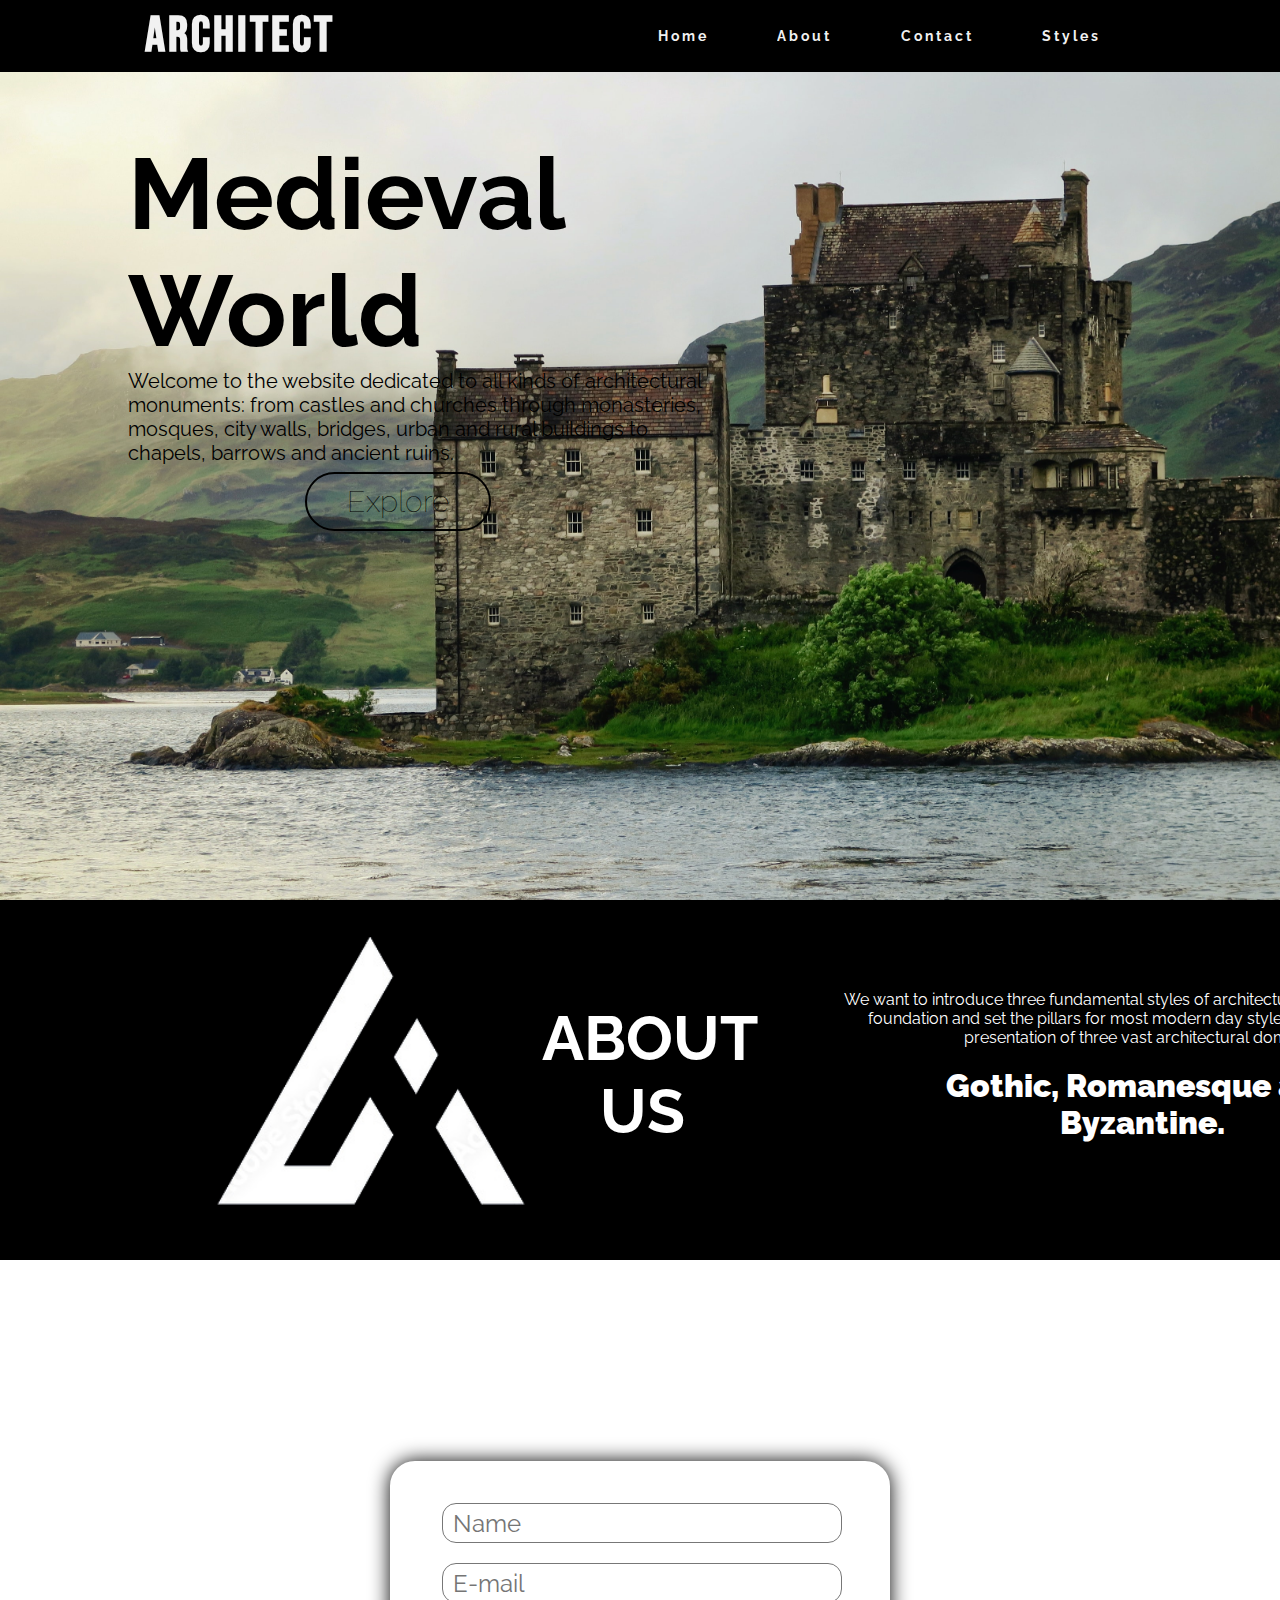
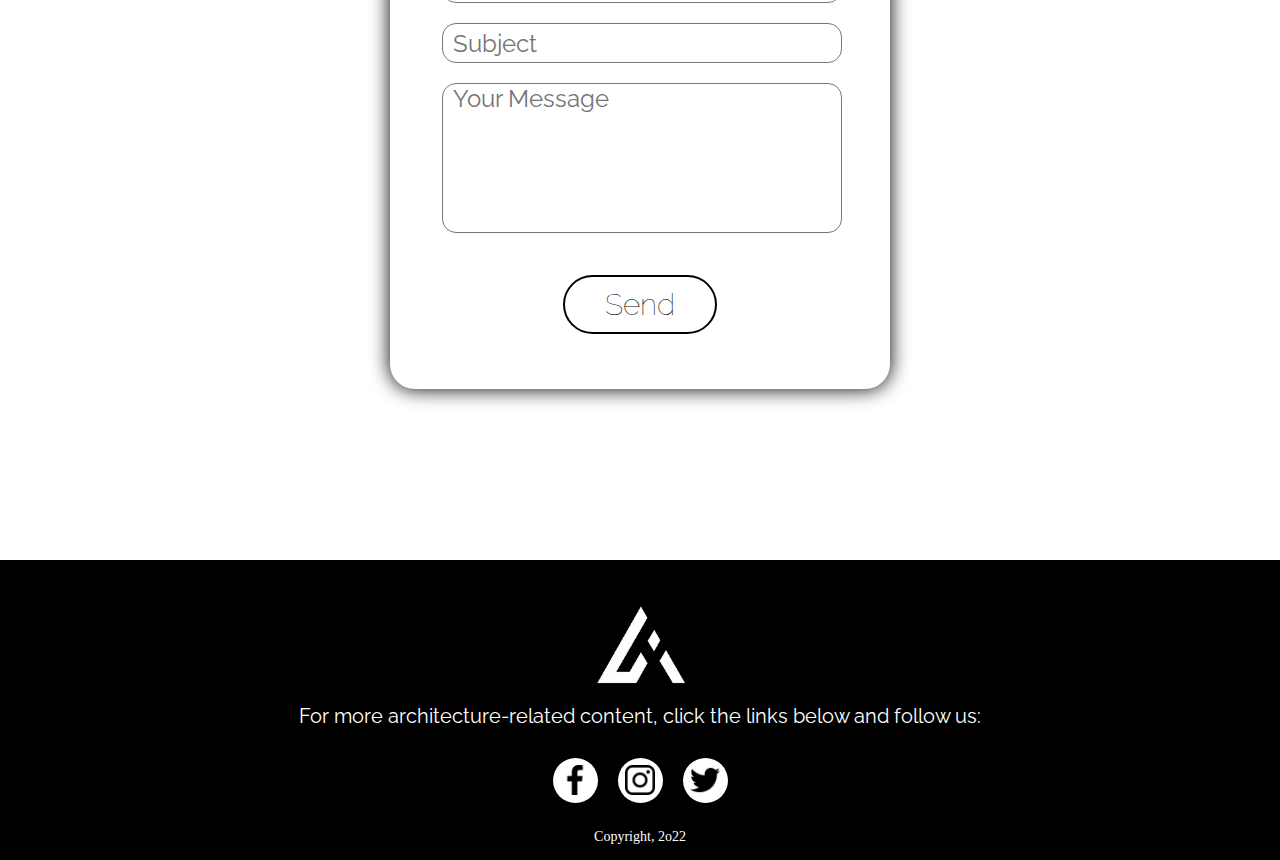
==== index.html @ 92d8d083 "finished desktop version" ====
<!DOCTYPE html>
<html lang="en">
<head>
    <meta charset="UTF-8">
    <meta http-equiv="X-UA-Compatible" content="IE=edge">
    <meta name="viewport" content="width=device-width, initial-scale=1.0">
    <link rel="preconnect" href="https://fonts.googleapis.com">
    <link rel="preconnect" href="https://fonts.gstatic.com" crossorigin>
    <link href="https://fonts.googleapis.com/css2?family=Bebas+Neue&family=Raleway:wght@500&display=swap" rel="stylesheet">
    <link href="https://fonts.googleapis.com/css2?family=Raleway:wght@500&display=swap" rel="stylesheet">
    <link rel="stylesheet" href="style.css">
    <title>Architect</title>
</head>
<body>
    <nav>
        <div class = "logo">
            <h4><a href="index.html">ARCHITECT</a></h4>
        </div>
        <ul class="nav-links">
            <li><a href="#homesection">Home</a></li>
            <li><a href="#aboutsection">About</a></li>
            <li><a href="#home2section">Contact</a></li>
            <li><a href="stylespage.html">Styles</a></li>
        </ul>
        <div class="burger">
            <div class = "line1"></div>
            <div class = "line2"></div>
            <div class = "line3"></div>
        </div>
    </nav>
    <div class = "home-section" id = "homesection">
        <section>
            <div class ="home-content">
                <h1>Medieval World</h1> 
                <p> Welcome to the website dedicated to all kinds of architectural monuments: 
                    from castles and churches through monasteries, mosques, city walls,
                    bridges, urban and rural buildings to chapels, barrows and ancient ruins. </p>
                    <div class="exploreDiv">
                        <a href="stylespage.html" class="exploreButton">Explore</a>
                    </div>
            </div>
        </section>
    </div>

    <div class = "about-section" id = "aboutsection">
        <section>
            <div class = "about-content">
                <img src="Resources/ArchitectLogo.png" width="350" height="350">
                <h1>ABOUT US</h1>
                <div class = "about-contentp">
                    <p>We want to introduce three fundamental styles of architecture,
                        which created the foundation and set the pillars for most
                        modern day styles. This website is a presentation of three
                        vast architectural domains:
                    </p>
                    <p class = "titles">
                        Gothic, Romanesque and Byzantine.
                    </p>
                </div>
            </div>
        </section>
    </div> 
    <div class = "home2-section" id ="home2section">
        <section>
            <div  class = "contact">
                <h1>SEND US A MESSAGE</h1>
                <div class = "contactform">
                    <form>
                        <input style="margin-top: 40px;" type = "text" class = "input-field" id = "Name" placeholder="Name">
                        <input type = "text" class = "input-field" id = "E-mail" placeholder="E-mail">
                        <input type = "text" class = "input-field" id = "Subject" placeholder="Subject">
                        <textarea style = "height: 150px; resize: none;"  type= "text" class = "input-field" placeholder="Your Message" id="Message"></textarea>
                        <p class = "errorMessage" id = "errorMessage"></p>
                        <div id = "sendDiv" class = "sendDiv">
                            <a class="sendButton">Send</a>
                        </div>
                    </form>
                </div>
            </div>
        </section>
    </div>
    <footer>
        <img src="Resources/ArchitectLogo.png" width="100" height="100">
        <p>For more architecture-related content, click the links below and follow us: </p> 
        <div class = "social">
            <a href="http://www.facebook.com" target="_blank"><img src="Resources/facebook-logo.png" width="30" height="30"></a>
            <a href="http://www.instagram.com" target="_blank"><img src="Resources/instagram-logo.png" width="30" height="30"><i class = "fab fa-facebook-f"></i></a>
            <a href="http://www.twitter.com" target="_blank"><img src="Resources/twitter-logo.png" width="30" height="30"><i class = "fab fa-instagram"></i></a>
        </div>
        <p class = "end">Copyright, 2o22</p>
    </footer>
    <script src="app.js"></script>
</body>
</html>
---- style.css ----
*{
    margin : 0px;
    padding: 0px;
    box-sizing: border-box;
}

body{
    overflow-x: hidden;
}

html{
    scroll-behavior: smooth;
}

nav{
    position:fixed;
    top : 0;
    width: 100%;
    display : flex;
    justify-content:space-around;
    align-items: center;
    min-height: 8vh; /*height of the nav bar*/
    background-color: rgb(0, 0, 0);
    font-family: 'Raleway', sans-serif;
    z-index: 1000;
}

.logo{
    color:rgb(241, 241, 241);
    text-transform: uppercase;
    font-size: 50px;
    letter-spacing: 3px;
    font-family: 'Bebas Neue', cursive;
}

.logo a{
    color: rgb(241, 241, 241);
    text-decoration: none;
}

.nav-links{
    display: flex;
    justify-content: space-around;
    width: 40%;
    cursor: pointer;
}
.nav-links li{
    list-style: none;
}

.nav-links a{
    color:rgb(241, 241, 241);
    text-decoration: none;
    letter-spacing: 3px;
    font-weight: bold;
    font-size:14px;
    display:block;
    position:relative;
    padding: 0.5em 0;
    overflow:hidden;
}

/* underline animation ------------>*/
.nav-links a::after {
    content: '';
    position: absolute;
    bottom: 0;
    left: 0;
    width: 100%;
    height: 0.2em;
    background-color: rgb(241, 241, 241) ;
    opacity: 1;
    transition: opacity 300ms, transform 300ms;
    transform: translate3d(-101%,0,0);
}
  
.nav-links a:hover::after,
.nav-links a:focus::after {
    transform: translate3d(-1%, 0, 0);


}    /*<-------underline animation*/


.burger{
    display:none;
    cursor: pointer;
}

.burger div{
    width: 25px;
    height: 3px;
    background-color:rgb(241, 241, 241);
    margin: 5px;
    transition: all 0.3s ease
}

.home-section{
    height: 100vh;
    background-repeat: no-repeat;
    background-size: cover;
    background-image: url("Resources/home-background.jpg");
}

.home-content{
    position: absolute;
    width: 600px;
    left: 10%;
    top: 15%;
    font-size: 50px;
    font-family: 'Raleway', sans-serif;
}

.home-content p{
    font-size: 20px;
    max-width: 100%;
}

/*Button alignment*/
.exploreDiv{
    width:90%;
    text-align:center;  
}

.exploreDiv a{
    font-size: 30px;
}

/*Button Styling*/
.exploreButton{
    font-weight: 100;
    text-decoration: none;
    color:black;
    border: solid 2px black;
    border-radius: 50px;
    padding:10px 40px;
    transition-duration:300ms;
}

.exploreButton:hover{
    background-color: black;
    color: rgb(241, 241, 241);
}

.about-section{
    height:40vh;
    background-color: black;
}

.about-content{
    position: relative;
    width: 100%;
    left:15%;
    overflow:hidden;
    text-align: center;
    display:flex;
    align-items: center;
}

.about-contentp{
    position: relative;
    left:100px;
    font-family: 'Raleway', sans-serif;
    color: white;
    width: 600px;
}

.about-content img{
    position: relative;
}

.titles{
    font-weight: 1000;
    margin:20px;
    font-size: 32px;
}

.about-content h1{
    width:200px;
    font-family: 'Raleway', sans-serif;
    font-size: 62px;
    color: white;
}

.home2-section{
    position: relative;
    height:100vh;
    background-repeat: no-repeat;
    background-size: cover;
    background-image: url("Resources/home-background2.png");
}
.contact{
    position:absolute;
    top:15%;
    left: 60%;
    align-items: center;
    display:flex;
    flex-direction: column;
}

.contact h1{
    text-align: center;
    width: 500px;
    font-family: 'Raleway', sans-serif;
    font-size: 62px;
    color:white;
}

.contactform{
    z-index: 100;
    margin-top: 20px;
    background-color: white;
    width : 500px;
    border: 2px white solid;
    border-radius: 25px;
    box-shadow: 0 0 20px 0 black;
}

.contactform p{
    content: "";
}

form{
    position: relative;
}

.input-field{
    margin-left: 50px;
    width:400px;
    height:40px;
    margin-top: 20px;
    padding-left: 10px;
    padding-right: 10px;
    border: 1px solid #777;
    border-radius: 14px;
    outline:none;
}

input[type="text"]
{
    font-size:24px;
    font-family: 'Raleway', sans-serif;
}

textarea{
    font-family: 'Raleway', sans-serif;
    font-size: 24px;  
}

.textarea-field{
    height:100%;
    padding-top: 10px;
}

.errorMessage{
    font-size: 20px;
    font-family: 'Raleway', sans-serif;
    margin-top: 20px;
    text-align: center;
    color:red;
}

/*Button alignment*/
.sendDiv{
    margin-top: 50px;
    width: 100%;
    height: 100px;
    text-align:center;  
}

.sendDiv a{
    font-size: 30px;
    font-family: 'Raleway', sans-serif;
}

/*Button Styling*/
.sendButton{
    margin-top:40px;
    font-weight: 100;
    text-decoration: none;
    color:black;
    border: solid 2px black;
    border-radius: 50px;
    padding:10px 40px;
    transition-duration:300ms;
}


.sendButton:hover{
    background-color: black;
    color: white;
    cursor: pointer;
}

.paperairplane{
    position:absolute;
    top: 50%;
    left: 70%;
    height: 200px;
    width: 200px;
    transition: 3s;
}

.paperairplane img{
    height: 100px;
    width: 200px;
}

.paperairplane:hover{
    transform : translateX(-1000%);
}

footer{
    position: relative;
    width: 100%;
    height: 300px;
    background-color: black;
    display:flex;
    flex-direction: column;
    align-items: center;
    text-align: center;
    justify-content: center;;
}

footer p:nth-child(2){
    font-size: 20px;
    line-height: 40px;
    color: white;
    font-family: 'Raleway', sans-serif;
}

.social{
    display:flex;
}

.social a{
    width:45px;
    height: 45px;
    display:flex;
    align-items: center;
    justify-content: center;
    background: white;
    border-radius:50%;
    margin:22px 10px;
    color:black;
    text-decoration: none;
    font-size: 20px;
}

.social a:hover{
    transform: scale(1.3);
    transition: .3s;
}

.end{
    position: absolute;
    color: white;
    bottom: 5%;
    font-size: 14px;
}

.styles-section{
    top:5vh;
    position:relative;
    height:100vh;
    width: 80%;
    margin:auto;
    text-align: center;
}

.row{
    margin-top:1%;
    display:flex;
    justify-content: space-between;
}

.styles-section h1{
    font-family: 'Raleway', sans-serif;
    font-size: 56px;
    color:black;
}

.styles-section{
    height:100vh;
    width:75%;
    margin:auto;
    text-align:center;
    padding-top:50px;
}

.styles-col{
    flex-basis:32%;
    border-radius:10px; 
    margin-bottom: 30px;
    position: relative;
    overflow:hidden;
}

.styles-col{
    width:100%;
    height:700px;
}

.layer{
    background: transparent;
    height:100%;
    width:100%;
    position:absolute;
    top: 0;
    left: 0;
    transition: 0.5s; 
}

.layer:hover{
   background: rgb(0, 174, 255, 0.7)
}

.layer h3{
    font-family:'Raleway', sans-serif;
    font-size: 30px;
    color:white;
    width:100%;
    font-weight:500;
    bottom: 0;
    left: 50%;
    transform:translatex(-50%);
    position:absolute;
    opacity: 0;
    transition: 0.5s;
}

.layer:hover h3{
    bottom: 49%;
    opacity: 1;
}


.gallery-section{
    height:220vh;
}

.gallery{
    font-family: 'Raleway', sans-serif;
    font-size: 36px;
    text-align: center;
    margin:100px 75px;
}

.gallery h1{
    margin-bottom: 25px;
}

.gallery img{
    transition: 1s;
    padding: 15px;
    height: 600px;
    width: 400px;
}
.gallery img:hover{
    filter: grayscale(100%);
    transform:scale(1.1);
}

@media screen and (max-width:1800px){
    .gallery-section{
        height:300vh;
    }
}

@media screen and (max-width:1400px){
    .gallery-section{
        height:420vh;
    }
    .contact{
        position:relative;
        left:0;
        top:35px;
    }
}

@media screen and (max-width:970px){
    .gallery-section{
        height:820vh;
    }
}

@media screen and (max-width:1024px){

    .nav-links{
        width: 60%;
    }

    .about-section{
        background-color: black;
        height:75vh;
        width: 75%;
        margin:auto;
        width:100%;
    }

    .about-content{
        top:35px;
        left:0;
        height:100%;
        width:100%;
        flex-direction: column;
    }

    .about-contentp{
        width: auto;
        margin:15px;
        left: 0px;
    }

    .about-content h1{
        width: 300px;
        left: 0;
    }

    .about-content img{
        height:200px;
        width:200px;
    }

    .styles-section{
        height: 275vh;
    }

    .styles-col{
        margin-bottom: 100px;
    }

    .row{
        flex-direction: column;
    }

}

@media screen and (max-width:768px){ /*for mobile*/
    
    body{
        overflow-x:hidden; /*hide the overflow(stop scrollbar)*/
    }

    .styles-section{
        height: 280vh;
    }

    .gallery{
        margin:100px 25px;
    }
    .home-content h1{
        font-size: 60px;
    }

    .home-content p{
        max-width: 60%;
    }

    .exploreDiv{
        width:50%;
    }

    .about-section{
        background-color: black;
        height:75vh;
        width: 75%;
        margin:auto;
        width:100%;
    }

    .about-content{
        top:35px;
        left:0;
        height:100%;
        width:100%;
        flex-direction: column;
    }

    .about-contentp{
        width: auto;
        margin:15px;
        left: 0px;
    }

    .about-content h1{
        width: 300px;
        left: 0;
    }

    .about-content img{
        height:200px;
        width:200px;
    }

    .nav-links{
        position:absolute;
        right: 0px; /* position: absolute to use right and left properties*/
        height: 92vh; /*vh - viewport height*/
        top: 8vh;
        background-color: rgb(0, 0, 0);
        display:flex;
        flex-direction: column;
        align-items: center;
        width:50%;
        transform: translateX(100%); /*position outside the page*/
        transition : transform 0.5s ease-in;
    }
    .nav-links li{
        opacity: 0;
    }
    .burger{
        display: block;
    }

    .contact{
        position:relative;
        left:0;
        top:35px;
    }
}

.nav-active{
    transform:translateX(0%);
}

@keyframes navLinkFade{
    from{
        opacity: 0;
        transform: translateX(50px);
    }to{
        opacity: 1;
        transform:translateX(0px);
    }
}

.toggle .line1{
    transform: rotate(-45deg) translate(-5px, 6px);
}
.toggle .line2{
    opacity: 0;
}
.toggle .line3{
    transform: rotate(45deg) translate(-5px, -6px);
}
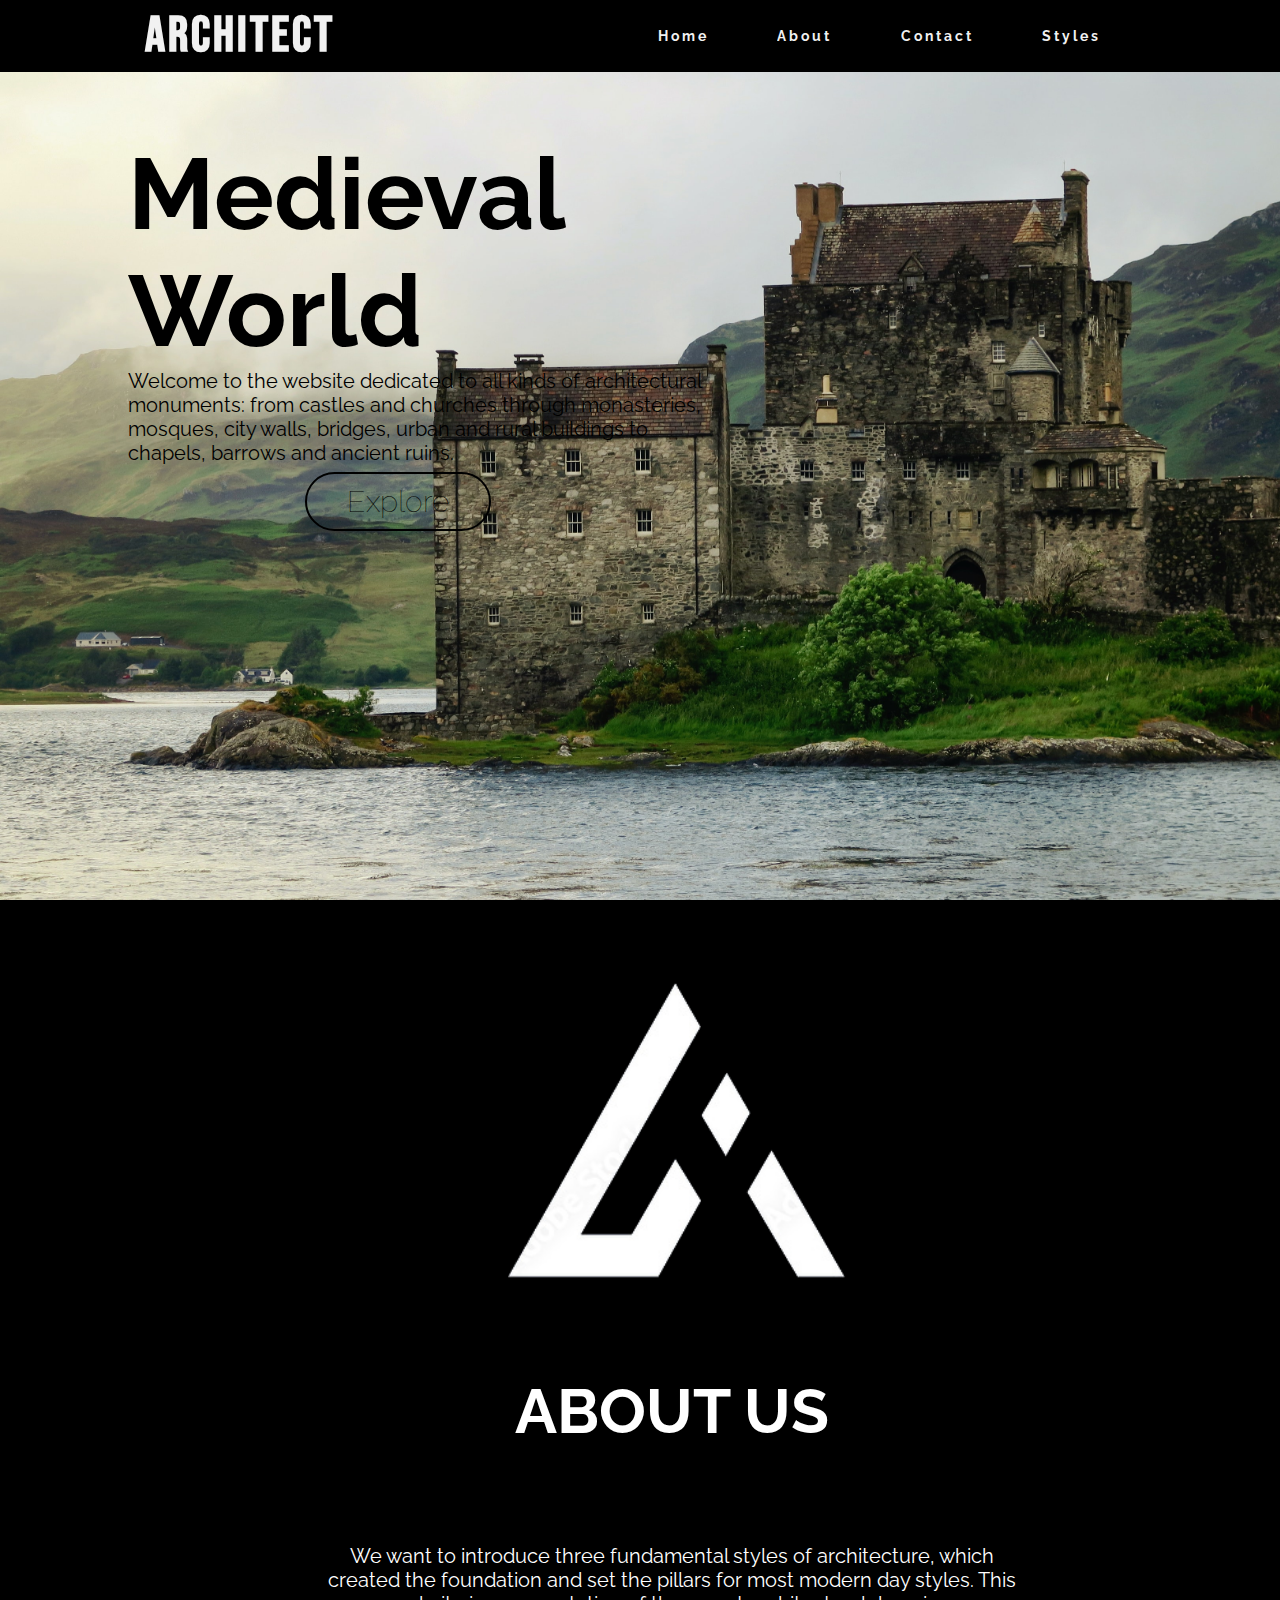
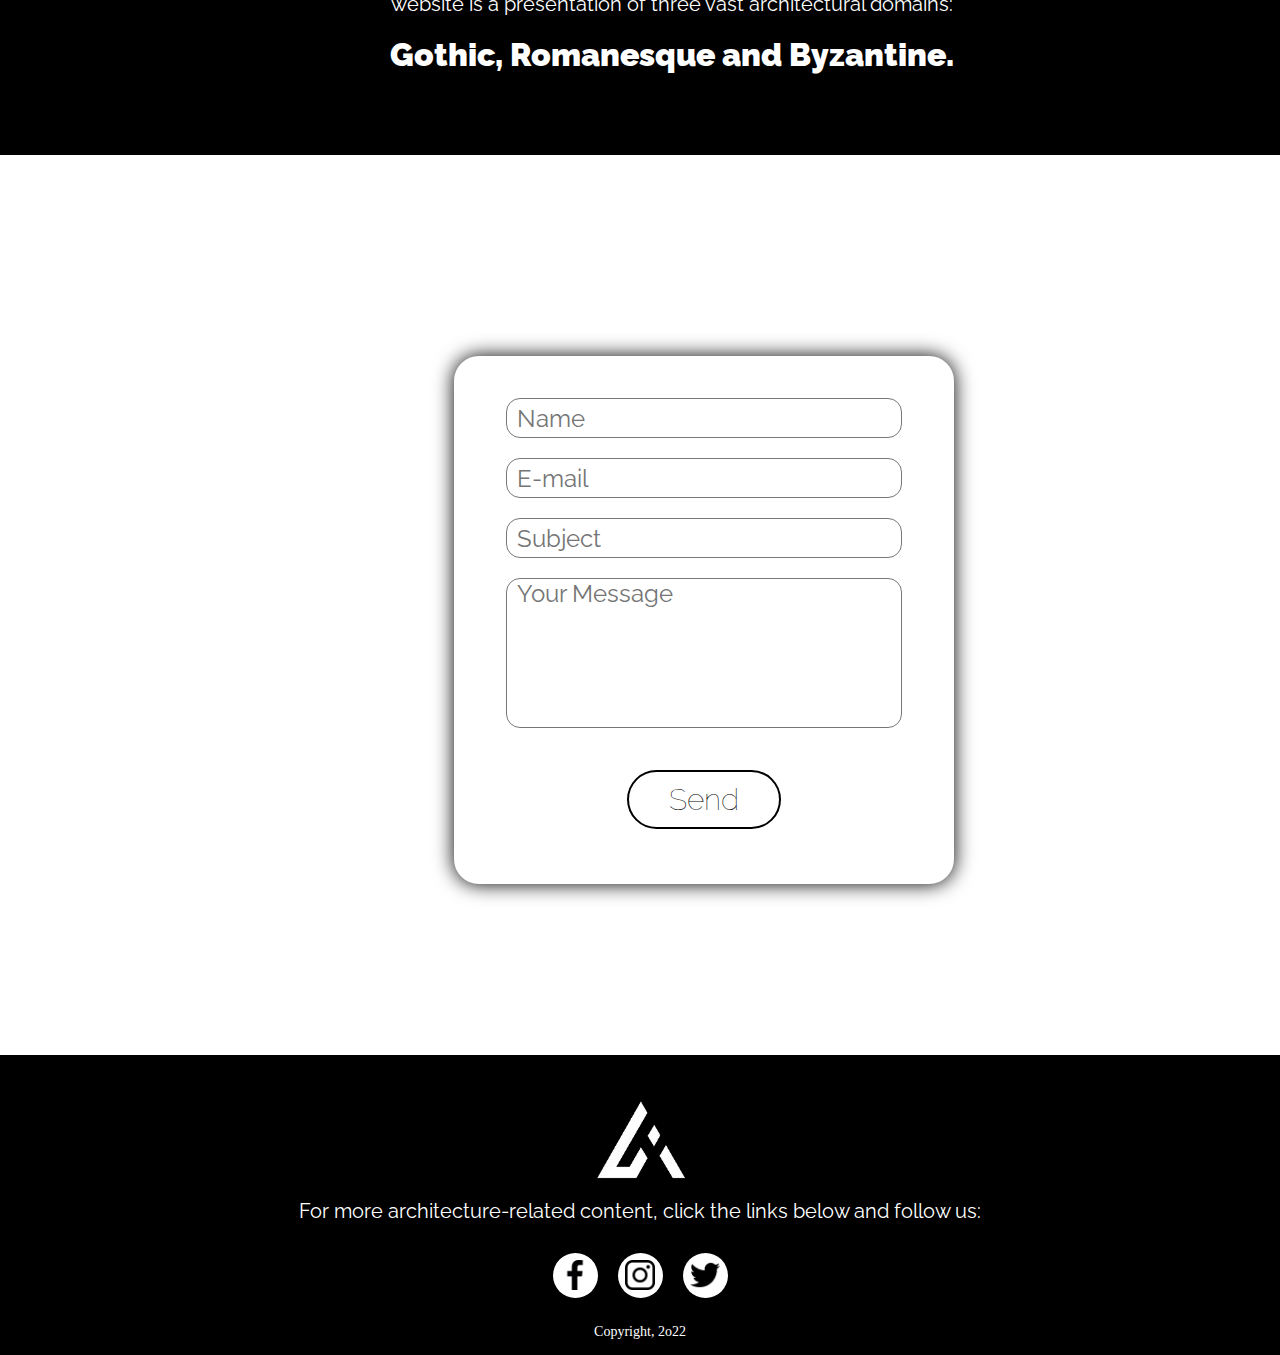
==== commit 30c19453: "made responsive fluid interface" ====
--- a/index.html
+++ b/index.html
@@ -45,17 +45,19 @@
     <div class = "about-section" id = "aboutsection">
         <section>
             <div class = "about-content">
-                <img src="Resources/ArchitectLogo.png" width="350" height="350">
-                <h1>ABOUT US</h1>
-                <div class = "about-contentp">
-                    <p>We want to introduce three fundamental styles of architecture,
-                        which created the foundation and set the pillars for most
-                        modern day styles. This website is a presentation of three
-                        vast architectural domains:
-                    </p>
-                    <p class = "titles">
-                        Gothic, Romanesque and Byzantine.
-                    </p>
+                <img src="Resources/ArchitectLogo.png">
+                <div class="abouttext">
+                    <h1>ABOUT US</h1>
+                    <div class ="aboutparagraphs">
+                        <p>We want to introduce three fundamental styles of architecture,
+                            which created the foundation and set the pillars for most
+                            modern day styles. This website is a presentation of three
+                            vast architectural domains:
+                        </p>
+                        <p class = "titles">
+                           Gothic, Romanesque and Byzantine.
+                        </p>
+                    </div>
                 </div>
             </div>
         </section>
--- a/style.css
+++ b/style.css
@@ -143,43 +143,50 @@
 }
 
 .about-section{
+    position:relative;
     height:40vh;
     background-color: black;
 }
 
 .about-content{
+    position: absolute;
+    display:flex;
+    width: 75%;
+    top: 10%;
+    margin-left:15%;
+    text-align: center;
+    align-items: center;
+    font-family: 'Raleway', sans-serif;
+    color: white;
+}
+
+.about-content img{
+    width: 25%;
+    height: 25%;
     position: relative;
-    width: 100%;
-    left:15%;
-    overflow:hidden;
-    text-align: center;
+}
+
+.abouttext{
+    position:relative;
     display:flex;
-    align-items: center;
-}
-
-.about-contentp{
+}
+
+.about-content h1{
+    margin-top:5%;
+    font-size: 62px;
+}
+
+.aboutparagraphs{
     position: relative;
-    left:100px;
-    font-family: 'Raleway', sans-serif;
-    color: white;
-    width: 600px;
-}
-
-.about-content img{
-    position: relative;
+    margin-left:5%;
+    margin-top: 5%;
+    width: 75%;
 }
 
 .titles{
     font-weight: 1000;
-    margin:20px;
     font-size: 32px;
-}
-
-.about-content h1{
-    width:200px;
-    font-family: 'Raleway', sans-serif;
-    font-size: 62px;
-    color: white;
+    margin-top:20px;
 }
 
 .home2-section{
@@ -324,6 +331,7 @@
 
 footer p:nth-child(2){
     font-size: 20px;
+    width: 90%;
     line-height: 40px;
     color: white;
     font-family: 'Raleway', sans-serif;
@@ -360,12 +368,13 @@
 }
 
 .styles-section{
+    position:relative;
+    height:110vh;
+    width:75%;
+    margin:auto;
+    text-align:center;
     top:5vh;
-    position:relative;
-    height:100vh;
-    width: 80%;
-    margin:auto;
-    text-align: center;
+    padding-top:50px;
 }
 
 .row{
@@ -378,14 +387,6 @@
     font-family: 'Raleway', sans-serif;
     font-size: 56px;
     color:black;
-}
-
-.styles-section{
-    height:100vh;
-    width:75%;
-    margin:auto;
-    text-align:center;
-    padding-top:50px;
 }
 
 .styles-col{
@@ -436,7 +437,7 @@
 
 
 .gallery-section{
-    height:220vh;
+    height:auto;
 }
 
 .gallery{
@@ -461,79 +462,62 @@
     transform:scale(1.1);
 }
 
-@media screen and (max-width:1800px){
-    .gallery-section{
-        height:300vh;
-    }
-}
-
-@media screen and (max-width:1400px){
-    .gallery-section{
-        height:420vh;
-    }
+@media screen and (max-width:1280px){
+    .about-section{
+        height:95vh;
+    }
+    
+    .about-content{
+        display:flex;
+        flex-direction: column;
+        width: 75%;
+        top: 5%;
+        margin-left:15%;
+    }
+    
+    .about-content img{
+        width: 40%;
+        height: 40%;
+        position: relative;
+    }
+    
+    .abouttext{
+        flex-direction: column;
+        align-items: center;
+    }
+    
+    .about-content h1{
+        margin-top:5%;
+        font-size: 62px;
+    }
+    
+    .aboutparagraphs{
+        position: relative;
+        align-items: center;
+        width: 75%;
+        font-size:20px;
+        margin-top: 10%;
+        margin-left:0%;
+    }
+
     .contact{
         position:relative;
-        left:0;
+        left:5%;
         top:35px;
     }
-}
-
-@media screen and (max-width:970px){
-    .gallery-section{
-        height:820vh;
-    }
-}
-
-@media screen and (max-width:1024px){
-
-    .nav-links{
-        width: 60%;
-    }
-
-    .about-section{
-        background-color: black;
-        height:75vh;
-        width: 75%;
-        margin:auto;
-        width:100%;
-    }
-
-    .about-content{
-        top:35px;
-        left:0;
-        height:100%;
-        width:100%;
-        flex-direction: column;
-    }
-
-    .about-contentp{
-        width: auto;
-        margin:15px;
-        left: 0px;
-    }
-
-    .about-content h1{
-        width: 300px;
-        left: 0;
-    }
-
-    .about-content img{
-        height:200px;
-        width:200px;
-    }
-
-    .styles-section{
-        height: 275vh;
-    }
-
-    .styles-col{
-        margin-bottom: 100px;
-    }
-
-    .row{
-        flex-direction: column;
-    }
-
+
+    .contactform{
+        max-width: 90%;
+    }
+
+    .contact h1{
+        max-width: 90%;
+    }
+    
+    .input-field{
+        max-width: 80%;
+        margin-left: 10%;
+    }
 }
 
 @media screen and (max-width:768px){ /*for mobile*/
@@ -542,55 +526,39 @@
         overflow-x:hidden; /*hide the overflow(stop scrollbar)*/
     }
 
-    .styles-section{
-        height: 280vh;
+    .row{
+        margin-top: 10%;
     }
 
     .gallery{
         margin:100px 25px;
     }
+
+    .home-content{
+        max-width: 95%;
+        left:5%;
+    }
+
     .home-content h1{
         font-size: 60px;
     }
 
     .home-content p{
-        max-width: 60%;
+        max-width: 90%;
     }
 
     .exploreDiv{
         width:50%;
+        margin-left: 20%;
     }
 
     .about-section{
-        background-color: black;
-        height:75vh;
-        width: 75%;
-        margin:auto;
-        width:100%;
-    }
-
+        height: 82vh;
+    }
+    
     .about-content{
-        top:35px;
-        left:0;
-        height:100%;
-        width:100%;
-        flex-direction: column;
-    }
-
-    .about-contentp{
-        width: auto;
-        margin:15px;
-        left: 0px;
-    }
-
-    .about-content h1{
-        width: 300px;
-        left: 0;
-    }
-
-    .about-content img{
-        height:200px;
-        width:200px;
+        width:90%;
+        margin-left:5%;
     }
 
     .nav-links{
@@ -615,8 +583,49 @@
 
     .contact{
         position:relative;
-        left:0;
+        left:7.5%;
         top:35px;
+        width: 90%;
+    }
+
+    .contactform{
+        max-width: 100%;
+    }
+
+    .contact h1{
+        max-width: 90%;
+    }
+    
+    .input-field{
+        max-width: 80%;
+        margin-left: 10%;
+    }
+
+    .styles-section{
+        height: 290vh;
+    }
+
+    .row{
+        flex-direction: column;
+    }
+
+    .gallery img{
+        width: 300px;
+        height: 400px;
+    }
+
+    input[type="text"]{
+    font-size:20px;
+    font-family: 'Raleway', sans-serif;
+    }
+
+    textarea{
+        font-family: 'Raleway', sans-serif;
+        font-size: 20px;  
+    }
+
+    footer{
+        height:350px;
     }
 }
 
